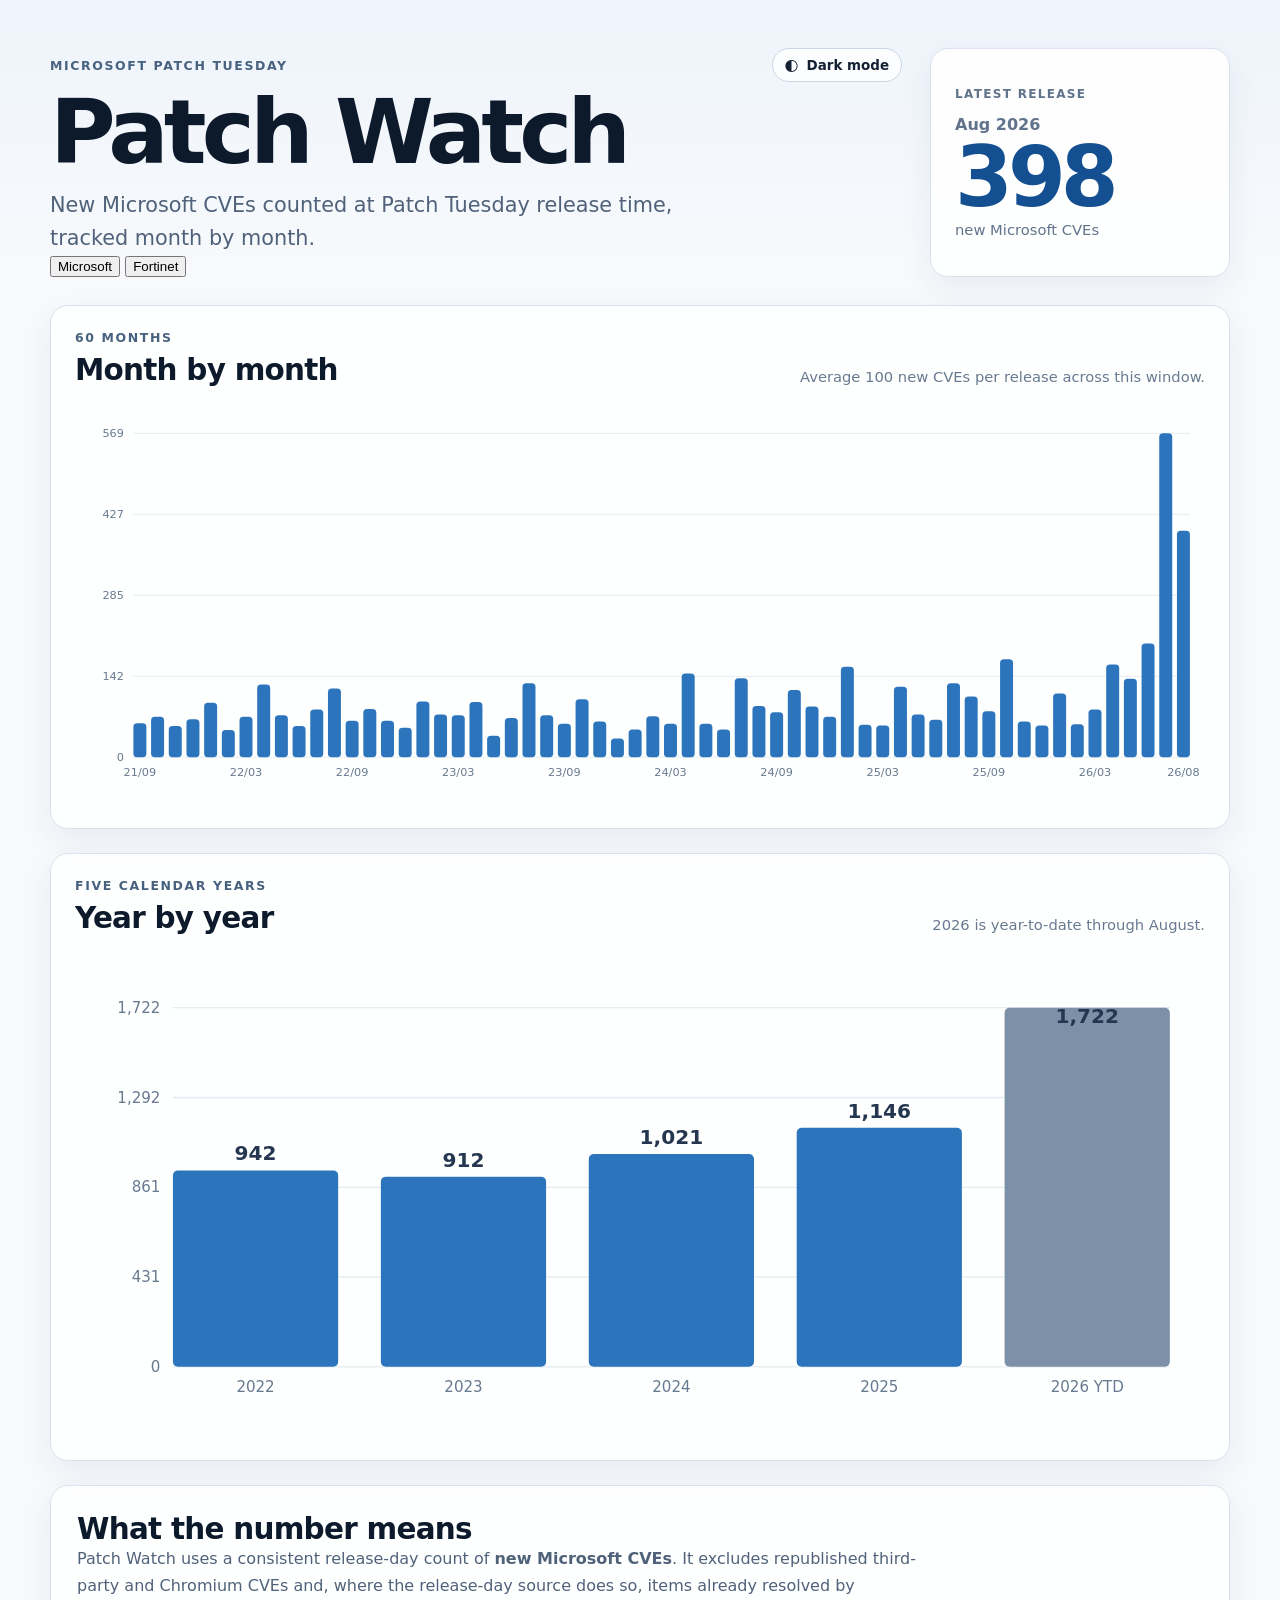
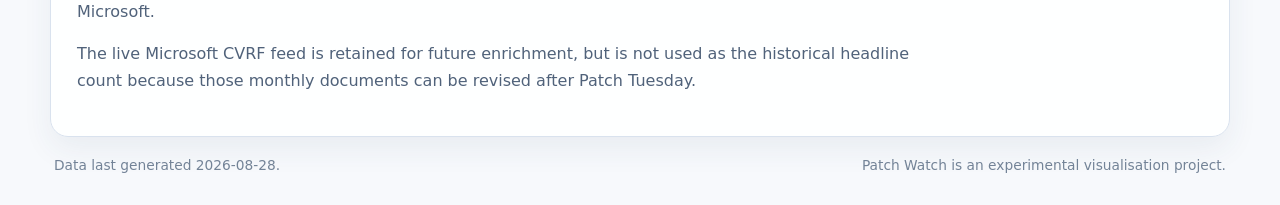
==== index.html @ a2588d0f "Publish Patch Watch from 580fbccc1a469363abe6cbd66c76bee5fdf9469a" ====
<!doctype html>
<html lang="en-AU">
<head>
  <meta charset="utf-8">
  <meta name="viewport" content="width=device-width, initial-scale=1">
  <meta name="description" content="Patch Watch visualises vendor vulnerability disclosure volume over time.">
  <meta name="referrer" content="no-referrer">
  <meta http-equiv="Content-Security-Policy" content="default-src 'self'; script-src 'self'; style-src 'self'; img-src 'self' data:; connect-src 'self'; object-src 'none'; base-uri 'none'; form-action 'none'">
  <title>Patch Watch</title>
  <link rel="stylesheet" href="style.css">
  <script src="app.js" defer></script>
</head>
<body>
  <main class="shell">
    <header class="hero">
      <div>
        <div class="hero-topline">
          <p id="vendor-eyebrow" class="eyebrow">Microsoft Patch Tuesday</p>
          <button id="theme-toggle" class="theme-toggle" type="button" aria-pressed="false">
            <span class="theme-toggle-icon" aria-hidden="true">◐</span>
            <span id="theme-toggle-label">Dark mode</span>
          </button>
        </div>
        <h1>Patch Watch</h1>
        <p id="vendor-lede" class="lede">New Microsoft CVEs counted at Patch Tuesday release time, tracked month by month.</p>
        <div class="vendor-selector" role="group" aria-label="Select vendor">
          <button class="vendor-button is-active" type="button" data-vendor="microsoft" aria-pressed="true">Microsoft</button>
          <button class="vendor-button" type="button" data-vendor="fortinet" aria-pressed="false">Fortinet</button>
        </div>
      </div>
      <section class="latest-card" aria-labelledby="latest-title">
        <p id="latest-title" class="card-label">Latest release</p>
        <p id="latest-month" class="latest-month">—</p>
        <p id="latest-count" class="latest-count">—</p>
        <p id="latest-note" class="card-note">new Microsoft CVEs</p>
      </section>
    </header>

    <section class="chart-card" aria-labelledby="monthly-heading">
      <div class="section-heading">
        <div>
          <p class="eyebrow">60 months</p>
          <h2 id="monthly-heading">Month by month</h2>
        </div>
        <p id="monthly-summary" class="section-note"></p>
      </div>
      <div id="monthly-chart" class="chart-wrap" aria-live="polite"></div>
    </section>

    <section class="chart-card" aria-labelledby="annual-heading">
      <div class="section-heading">
        <div>
          <p class="eyebrow">Five calendar years</p>
          <h2 id="annual-heading">Year by year</h2>
        </div>
        <p class="section-note">2026 is year-to-date through August.</p>
      </div>
      <div id="annual-chart" class="chart-wrap annual" aria-live="polite"></div>
    </section>

    <section class="method-card" aria-labelledby="method-heading">
      <h2 id="method-heading">What the number means</h2>
      <div id="method-copy">
        <p>Patch Watch uses a consistent release-day count of <strong>new Microsoft CVEs</strong>. It excludes republished third-party and Chromium CVEs and, where the release-day source does so, items already resolved by Microsoft.</p>
        <p>The live Microsoft CVRF feed is retained for future enrichment, but is not used as the historical headline count because those monthly documents can be revised after Patch Tuesday.</p>
      </div>
    </section>

    <footer>
      <p>Data last generated <time id="generated-date">—</time>.</p>
      <p>Patch Watch is an experimental visualisation project.</p>
    </footer>
  </main>

  <noscript>
    <p class="noscript">Patch Watch needs JavaScript enabled to render the charts.</p>
  </noscript>
</body>
</html>
---- style.css ----
:root {
  color-scheme: light;
  font-family: Inter, ui-sans-serif, system-ui, -apple-system, BlinkMacSystemFont, "Segoe UI", sans-serif;
  --page-top: #eef4fb;
  --page-bottom: #f7f9fc;
  --text: #142033;
  --heading: #0c1a2c;
  --muted: #50627a;
  --subtle: #60738b;
  --eyebrow: #47617f;
  --card-bg: rgba(255, 255, 255, 0.94);
  --card-border: #d9e2ee;
  --card-shadow: rgba(40, 67, 101, 0.07);
  --accent: #2c75bd;
  --accent-strong: #0e4f8d;
  --accent-number: #134f91;
  --partial: #7c91a8;
  --grid: #e5ebf2;
  --axis: #687a90;
  --value: #253750;
  --footer: #738397;
  --toggle-bg: rgba(255, 255, 255, 0.78);
  --toggle-border: #cad6e4;
  --error-bg: #fff3f3;
  --error-text: #8c2525;
  background: var(--page-bottom);
  color: var(--text);
}

:root[data-theme="dark"] {
  color-scheme: dark;
  --page-top: #101820;
  --page-bottom: #141d27;
  --text: #e6edf5;
  --heading: #f4f7fb;
  --muted: #b4c1cf;
  --subtle: #9eafc1;
  --eyebrow: #91aac4;
  --card-bg: rgba(25, 36, 48, 0.96);
  --card-border: #314253;
  --card-shadow: rgba(0, 0, 0, 0.22);
  --accent: #63a7e6;
  --accent-strong: #8bc1ef;
  --accent-number: #7eb9ea;
  --partial: #8296aa;
  --grid: #324150;
  --axis: #9aabbd;
  --value: #d9e4ef;
  --footer: #91a1b3;
  --toggle-bg: rgba(32, 46, 60, 0.92);
  --toggle-border: #43576a;
  --error-bg: #3b2024;
  --error-text: #ffb5bd;
}

* {
  box-sizing: border-box;
}

body {
  margin: 0;
  background: linear-gradient(180deg, var(--page-top) 0, var(--page-bottom) 260px, var(--page-bottom) 100%);
  color: var(--text);
  transition: background-color 160ms ease, color 160ms ease;
}

a {
  color: var(--accent);
}

a:hover,
a:focus-visible {
  color: var(--accent-strong);
}

.shell {
  width: min(1180px, calc(100% - 32px));
  margin: 0 auto;
  padding: 48px 0 32px;
}

.hero {
  display: grid;
  grid-template-columns: minmax(0, 1fr) minmax(220px, 300px);
  gap: 28px;
  align-items: stretch;
  margin-bottom: 28px;
}

.hero-topline {
  display: flex;
  align-items: center;
  justify-content: space-between;
  gap: 16px;
  margin-bottom: 8px;
}

.hero-topline .eyebrow {
  margin-bottom: 0;
}

.theme-toggle {
  display: inline-flex;
  align-items: center;
  gap: 8px;
  border: 1px solid var(--toggle-border);
  border-radius: 999px;
  padding: 8px 12px;
  background: var(--toggle-bg);
  color: var(--text);
  font: inherit;
  font-size: 0.84rem;
  font-weight: 700;
  cursor: pointer;
  transition: border-color 120ms ease, background-color 120ms ease, transform 120ms ease;
}

.theme-toggle:hover {
  border-color: var(--accent);
}

.theme-toggle:focus-visible {
  outline: 3px solid color-mix(in srgb, var(--accent) 35%, transparent);
  outline-offset: 2px;
}

.theme-toggle:active {
  transform: translateY(1px);
}

.theme-toggle-icon {
  font-size: 1rem;
  line-height: 1;
}

.eyebrow {
  margin: 0 0 8px;
  font-size: 0.78rem;
  font-weight: 750;
  letter-spacing: 0.13em;
  text-transform: uppercase;
  color: var(--eyebrow);
}

h1,
h2,
p {
  margin-top: 0;
}

h1 {
  margin-bottom: 14px;
  font-size: clamp(2.7rem, 7vw, 5.7rem);
  line-height: 0.95;
  letter-spacing: -0.055em;
  color: var(--heading);
}

h2 {
  margin-bottom: 0;
  font-size: clamp(1.4rem, 2.3vw, 2rem);
  letter-spacing: -0.025em;
  color: var(--heading);
}

.lede {
  max-width: 700px;
  margin-bottom: 0;
  font-size: clamp(1.05rem, 1.8vw, 1.3rem);
  line-height: 1.6;
  color: var(--muted);
}

.latest-card,
.chart-card,
.method-card {
  background: var(--card-bg);
  border: 1px solid var(--card-border);
  border-radius: 18px;
  box-shadow: 0 12px 30px var(--card-shadow);
}

.latest-card {
  display: flex;
  min-height: 210px;
  flex-direction: column;
  justify-content: center;
  padding: 24px;
}

.card-label,
.card-note,
.latest-month {
  color: var(--subtle);
}

.card-label {
  margin-bottom: 14px;
  font-size: 0.75rem;
  font-weight: 750;
  letter-spacing: 0.11em;
  text-transform: uppercase;
}

.latest-month {
  margin-bottom: 2px;
  font-weight: 700;
}

.latest-count {
  margin-bottom: 2px;
  font-size: clamp(3rem, 7vw, 5.2rem);
  font-weight: 800;
  line-height: 1;
  letter-spacing: -0.06em;
  color: var(--accent-number);
}

.card-note {
  margin-bottom: 0;
  font-size: 0.92rem;
}

.chart-card {
  margin-bottom: 24px;
  padding: 24px 24px 16px;
}

.section-heading {
  display: flex;
  gap: 20px;
  align-items: end;
  justify-content: space-between;
  margin-bottom: 20px;
}

.section-note {
  max-width: 430px;
  margin-bottom: 2px;
  color: var(--axis);
  font-size: 0.92rem;
  text-align: right;
}

.chart-wrap {
  width: 100%;
  overflow-x: auto;
}

.chart-wrap svg {
  display: block;
  width: 100%;
  min-width: 820px;
  height: auto;
}

.chart-wrap.annual svg {
  min-width: 620px;
}

.grid-line {
  stroke: var(--grid);
  stroke-width: 1;
}

.axis-label {
  fill: var(--axis);
  font-size: 12px;
}

.bar {
  fill: var(--accent);
  transition: opacity 120ms ease, fill 120ms ease;
  outline: none;
}

.bar-partial {
  fill: var(--partial);
}

.bar:hover,
.bar:focus-visible {
  fill: var(--accent-strong);
  opacity: 0.92;
}

.bar-value {
  fill: var(--value);
  font-size: 16px;
  font-weight: 720;
}

.method-card {
  padding: 26px;
}

.method-card p {
  max-width: 850px;
  line-height: 1.65;
  color: var(--muted);
}

footer {
  display: flex;
  justify-content: space-between;
  gap: 16px;
  padding: 20px 4px 0;
  color: var(--footer);
  font-size: 0.86rem;
}

footer p {
  margin-bottom: 0;
}

.error-message,
.noscript {
  padding: 16px;
  border-radius: 10px;
  background: var(--error-bg);
  color: var(--error-text);
}

.noscript {
  width: min(1180px, calc(100% - 32px));
  margin: 16px auto;
}

@media (max-width: 760px) {
  .shell {
    padding-top: 28px;
  }

  .hero {
    grid-template-columns: 1fr;
  }

  .hero-topline {
    align-items: flex-start;
  }

  .latest-card {
    min-height: auto;
  }

  .section-heading,
  footer {
    align-items: flex-start;
    flex-direction: column;
  }

  .section-note {
    text-align: left;
  }

  .chart-card,
  .method-card {
    padding: 18px;
  }
}
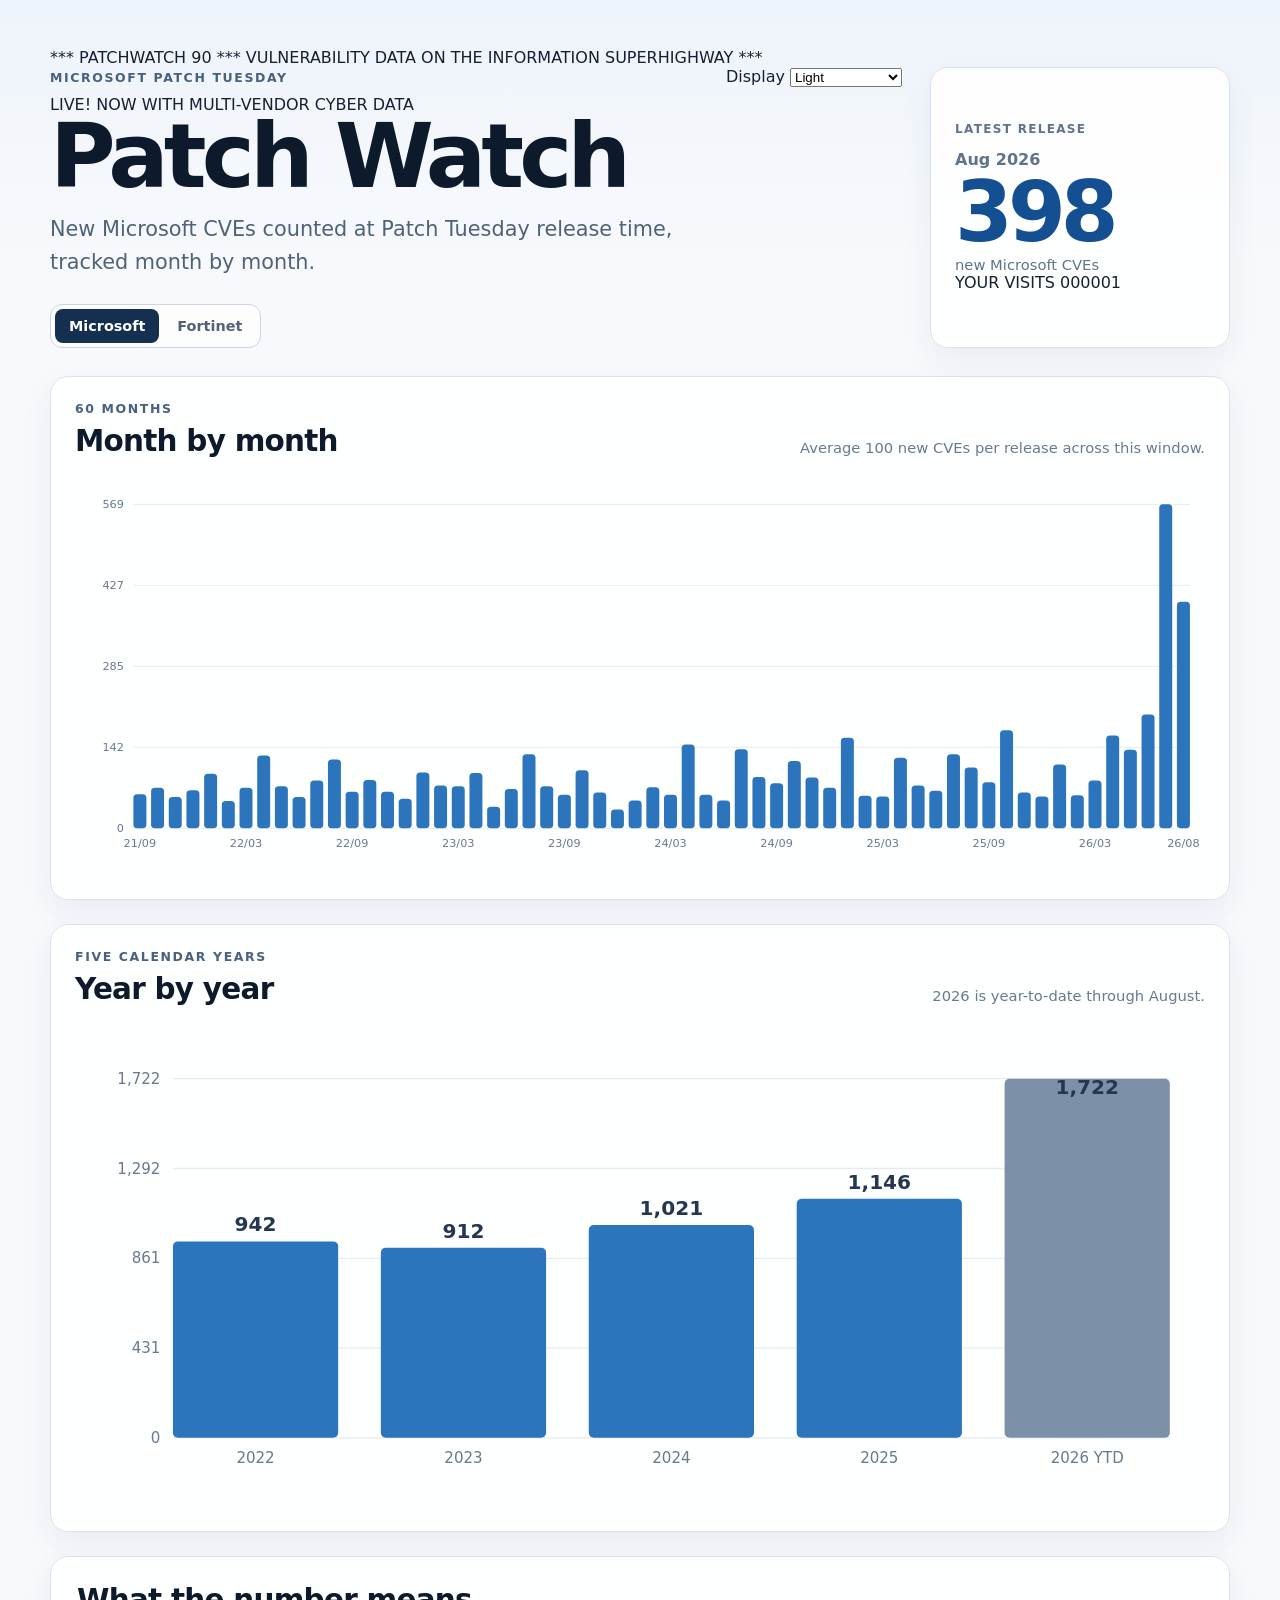
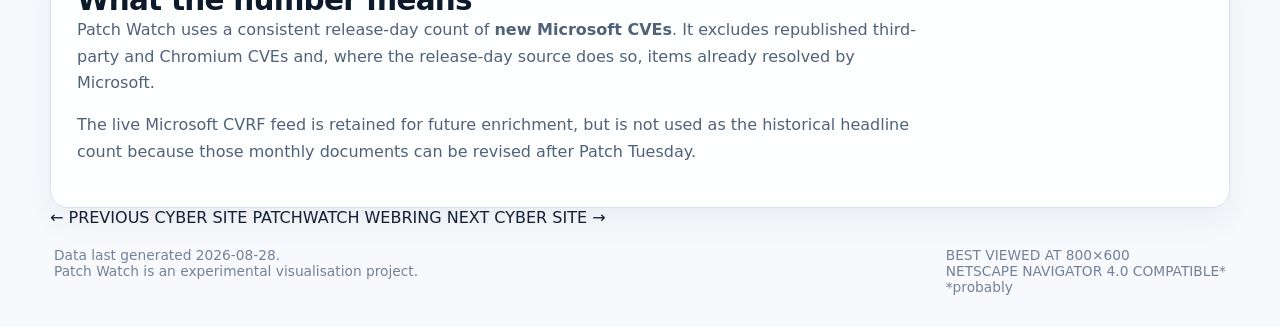
==== commit 419d5115: "Publish Patch Watch from c6b447e9bfc059bd0add6c0022ef817c2377045a" ====
--- a/index.html
+++ b/index.html
@@ -12,14 +12,26 @@
 </head>
 <body>
   <main class="shell">
+    <div class="retro-only retro-marquee" aria-hidden="true">
+      <span>*** PATCHWATCH 90 *** VULNERABILITY DATA ON THE INFORMATION SUPERHIGHWAY ***</span>
+    </div>
+
     <header class="hero">
       <div>
         <div class="hero-topline">
           <p id="vendor-eyebrow" class="eyebrow">Microsoft Patch Tuesday</p>
-          <button id="theme-toggle" class="theme-toggle" type="button" aria-pressed="false">
-            <span class="theme-toggle-icon" aria-hidden="true">◐</span>
-            <span id="theme-toggle-label">Dark mode</span>
-          </button>
+          <label class="theme-control" for="theme-select">
+            <span class="theme-control-label">Display</span>
+            <select id="theme-select" aria-label="Select display theme">
+              <option value="light">Light</option>
+              <option value="dark">Dark</option>
+              <option value="patchwatch90">PatchWatch 90</option>
+            </select>
+          </label>
+        </div>
+        <div class="retro-only retro-status" aria-hidden="true">
+          <span class="retro-live">LIVE!</span>
+          <span>NOW WITH MULTI-VENDOR CYBER DATA</span>
         </div>
         <h1>Patch Watch</h1>
         <p id="vendor-lede" class="lede">New Microsoft CVEs counted at Patch Tuesday release time, tracked month by month.</p>
@@ -33,6 +45,10 @@
         <p id="latest-month" class="latest-month">—</p>
         <p id="latest-count" class="latest-count">—</p>
         <p id="latest-note" class="card-note">new Microsoft CVEs</p>
+        <div class="retro-only retro-counter" aria-label="Local visit counter">
+          <span>YOUR VISITS</span>
+          <output id="retro-visit-count">000001</output>
+        </div>
       </section>
     </header>
 
@@ -66,9 +82,22 @@
       </div>
     </section>
 
+    <div class="retro-only retro-webring" aria-hidden="true">
+      <span>← PREVIOUS CYBER SITE</span>
+      <span>PATCHWATCH WEBRING</span>
+      <span>NEXT CYBER SITE →</span>
+    </div>
+
     <footer>
-      <p>Data last generated <time id="generated-date">—</time>.</p>
-      <p>Patch Watch is an experimental visualisation project.</p>
+      <div>
+        <p>Data last generated <time id="generated-date">—</time>.</p>
+        <p>Patch Watch is an experimental visualisation project.</p>
+      </div>
+      <div class="retro-only retro-footer-copy">
+        <p>BEST VIEWED AT 800×600</p>
+        <p>NETSCAPE NAVIGATOR 4.0 COMPATIBLE*</p>
+        <p class="retro-footnote">*probably</p>
+      </div>
     </footer>
   </main>
 
--- a/style.css
+++ b/style.css
@@ -21,6 +21,9 @@
   --footer: #738397;
   --toggle-bg: rgba(255, 255, 255, 0.78);
   --toggle-border: #cad6e4;
+  --selector-bg: rgba(255, 255, 255, 0.72);
+  --selector-active: #142f4f;
+  --selector-active-text: #ffffff;
   --error-bg: #fff3f3;
   --error-text: #8c2525;
   background: var(--page-bottom);
@@ -49,13 +52,14 @@
   --footer: #91a1b3;
   --toggle-bg: rgba(32, 46, 60, 0.92);
   --toggle-border: #43576a;
+  --selector-bg: rgba(32, 46, 60, 0.88);
+  --selector-active: #8bc1ef;
+  --selector-active-text: #101820;
   --error-bg: #3b2024;
   --error-text: #ffb5bd;
 }
 
-* {
-  box-sizing: border-box;
-}
+* { box-sizing: border-box; }
 
 body {
   margin: 0;
@@ -64,14 +68,8 @@
   transition: background-color 160ms ease, color 160ms ease;
 }
 
-a {
-  color: var(--accent);
-}
-
-a:hover,
-a:focus-visible {
-  color: var(--accent-strong);
-}
+a { color: var(--accent); }
+a:hover, a:focus-visible { color: var(--accent-strong); }
 
 .shell {
   width: min(1180px, calc(100% - 32px));
@@ -94,9 +92,13 @@
   gap: 16px;
   margin-bottom: 8px;
 }
-
-.hero-topline .eyebrow {
-  margin-bottom: 0;
+.hero-topline .eyebrow { margin-bottom: 0; }
+
+.theme-toggle,
+.vendor-button {
+  font: inherit;
+  font-weight: 700;
+  cursor: pointer;
 }
 
 .theme-toggle {
@@ -108,29 +110,42 @@
   padding: 8px 12px;
   background: var(--toggle-bg);
   color: var(--text);
-  font: inherit;
   font-size: 0.84rem;
-  font-weight: 700;
-  cursor: pointer;
   transition: border-color 120ms ease, background-color 120ms ease, transform 120ms ease;
 }
-
-.theme-toggle:hover {
-  border-color: var(--accent);
-}
-
-.theme-toggle:focus-visible {
+.theme-toggle:hover { border-color: var(--accent); }
+.theme-toggle:active { transform: translateY(1px); }
+.theme-toggle-icon { font-size: 1rem; line-height: 1; }
+
+.theme-toggle:focus-visible,
+.vendor-button:focus-visible {
   outline: 3px solid color-mix(in srgb, var(--accent) 35%, transparent);
   outline-offset: 2px;
 }
 
-.theme-toggle:active {
-  transform: translateY(1px);
-}
-
-.theme-toggle-icon {
-  font-size: 1rem;
-  line-height: 1;
+.vendor-selector {
+  display: inline-flex;
+  gap: 4px;
+  margin-top: 24px;
+  padding: 4px;
+  border: 1px solid var(--toggle-border);
+  border-radius: 12px;
+  background: var(--selector-bg);
+}
+
+.vendor-button {
+  border: 0;
+  border-radius: 8px;
+  padding: 9px 14px;
+  background: transparent;
+  color: var(--muted);
+  font-size: 0.9rem;
+}
+
+.vendor-button:hover { color: var(--heading); }
+.vendor-button.is-active {
+  background: var(--selector-active);
+  color: var(--selector-active-text);
 }
 
 .eyebrow {
@@ -142,12 +157,7 @@
   color: var(--eyebrow);
 }
 
-h1,
-h2,
-p {
-  margin-top: 0;
-}
-
+h1, h2, p { margin-top: 0; }
 h1 {
   margin-bottom: 14px;
   font-size: clamp(2.7rem, 7vw, 5.7rem);
@@ -155,7 +165,6 @@
   letter-spacing: -0.055em;
   color: var(--heading);
 }
-
 h2 {
   margin-bottom: 0;
   font-size: clamp(1.4rem, 2.3vw, 2rem);
@@ -171,9 +180,7 @@
   color: var(--muted);
 }
 
-.latest-card,
-.chart-card,
-.method-card {
+.latest-card, .chart-card, .method-card {
   background: var(--card-bg);
   border: 1px solid var(--card-border);
   border-radius: 18px;
@@ -188,12 +195,7 @@
   padding: 24px;
 }
 
-.card-label,
-.card-note,
-.latest-month {
-  color: var(--subtle);
-}
-
+.card-label, .card-note, .latest-month { color: var(--subtle); }
 .card-label {
   margin-bottom: 14px;
   font-size: 0.75rem;
@@ -201,12 +203,7 @@
   letter-spacing: 0.11em;
   text-transform: uppercase;
 }
-
-.latest-month {
-  margin-bottom: 2px;
-  font-weight: 700;
-}
-
+.latest-month { margin-bottom: 2px; font-weight: 700; }
 .latest-count {
   margin-bottom: 2px;
   font-size: clamp(3rem, 7vw, 5.2rem);
@@ -215,17 +212,9 @@
   letter-spacing: -0.06em;
   color: var(--accent-number);
 }
-
-.card-note {
-  margin-bottom: 0;
-  font-size: 0.92rem;
-}
-
-.chart-card {
-  margin-bottom: 24px;
-  padding: 24px 24px 16px;
-}
-
+.card-note { margin-bottom: 0; font-size: 0.92rem; }
+
+.chart-card { margin-bottom: 24px; padding: 24px 24px 16px; }
 .section-heading {
   display: flex;
   gap: 20px;
@@ -233,7 +222,6 @@
   justify-content: space-between;
   margin-bottom: 20px;
 }
-
 .section-note {
   max-width: 430px;
   margin-bottom: 2px;
@@ -242,63 +230,22 @@
   text-align: right;
 }
 
-.chart-wrap {
-  width: 100%;
-  overflow-x: auto;
-}
-
-.chart-wrap svg {
-  display: block;
-  width: 100%;
-  min-width: 820px;
-  height: auto;
-}
-
-.chart-wrap.annual svg {
-  min-width: 620px;
-}
-
-.grid-line {
-  stroke: var(--grid);
-  stroke-width: 1;
-}
-
-.axis-label {
-  fill: var(--axis);
-  font-size: 12px;
-}
-
+.chart-wrap { width: 100%; overflow-x: auto; }
+.chart-wrap svg { display: block; width: 100%; min-width: 820px; height: auto; }
+.chart-wrap.annual svg { min-width: 620px; }
+.grid-line { stroke: var(--grid); stroke-width: 1; }
+.axis-label { fill: var(--axis); font-size: 12px; }
 .bar {
   fill: var(--accent);
   transition: opacity 120ms ease, fill 120ms ease;
   outline: none;
 }
-
-.bar-partial {
-  fill: var(--partial);
-}
-
-.bar:hover,
-.bar:focus-visible {
-  fill: var(--accent-strong);
-  opacity: 0.92;
-}
-
-.bar-value {
-  fill: var(--value);
-  font-size: 16px;
-  font-weight: 720;
-}
-
-.method-card {
-  padding: 26px;
-}
-
-.method-card p {
-  max-width: 850px;
-  line-height: 1.65;
-  color: var(--muted);
-}
+.bar-partial { fill: var(--partial); }
+.bar:hover, .bar:focus-visible { fill: var(--accent-strong); opacity: 0.92; }
+.bar-value { fill: var(--value); font-size: 16px; font-weight: 720; }
+
+.method-card { padding: 26px; }
+.method-card p { max-width: 850px; line-height: 1.65; color: var(--muted); }
 
 footer {
   display: flex;
@@ -308,53 +255,22 @@
   color: var(--footer);
   font-size: 0.86rem;
 }
-
-footer p {
-  margin-bottom: 0;
-}
-
-.error-message,
-.noscript {
+footer p { margin-bottom: 0; }
+
+.error-message, .noscript {
   padding: 16px;
   border-radius: 10px;
   background: var(--error-bg);
   color: var(--error-text);
 }
-
-.noscript {
-  width: min(1180px, calc(100% - 32px));
-  margin: 16px auto;
-}
+.noscript { width: min(1180px, calc(100% - 32px)); margin: 16px auto; }
 
 @media (max-width: 760px) {
-  .shell {
-    padding-top: 28px;
-  }
-
-  .hero {
-    grid-template-columns: 1fr;
-  }
-
-  .hero-topline {
-    align-items: flex-start;
-  }
-
-  .latest-card {
-    min-height: auto;
-  }
-
-  .section-heading,
-  footer {
-    align-items: flex-start;
-    flex-direction: column;
-  }
-
-  .section-note {
-    text-align: left;
-  }
-
-  .chart-card,
-  .method-card {
-    padding: 18px;
-  }
-}
+  .shell { padding-top: 28px; }
+  .hero { grid-template-columns: 1fr; }
+  .hero-topline { align-items: flex-start; }
+  .latest-card { min-height: auto; }
+  .section-heading, footer { align-items: flex-start; flex-direction: column; }
+  .section-note { text-align: left; }
+  .chart-card, .method-card { padding: 18px; }
+}
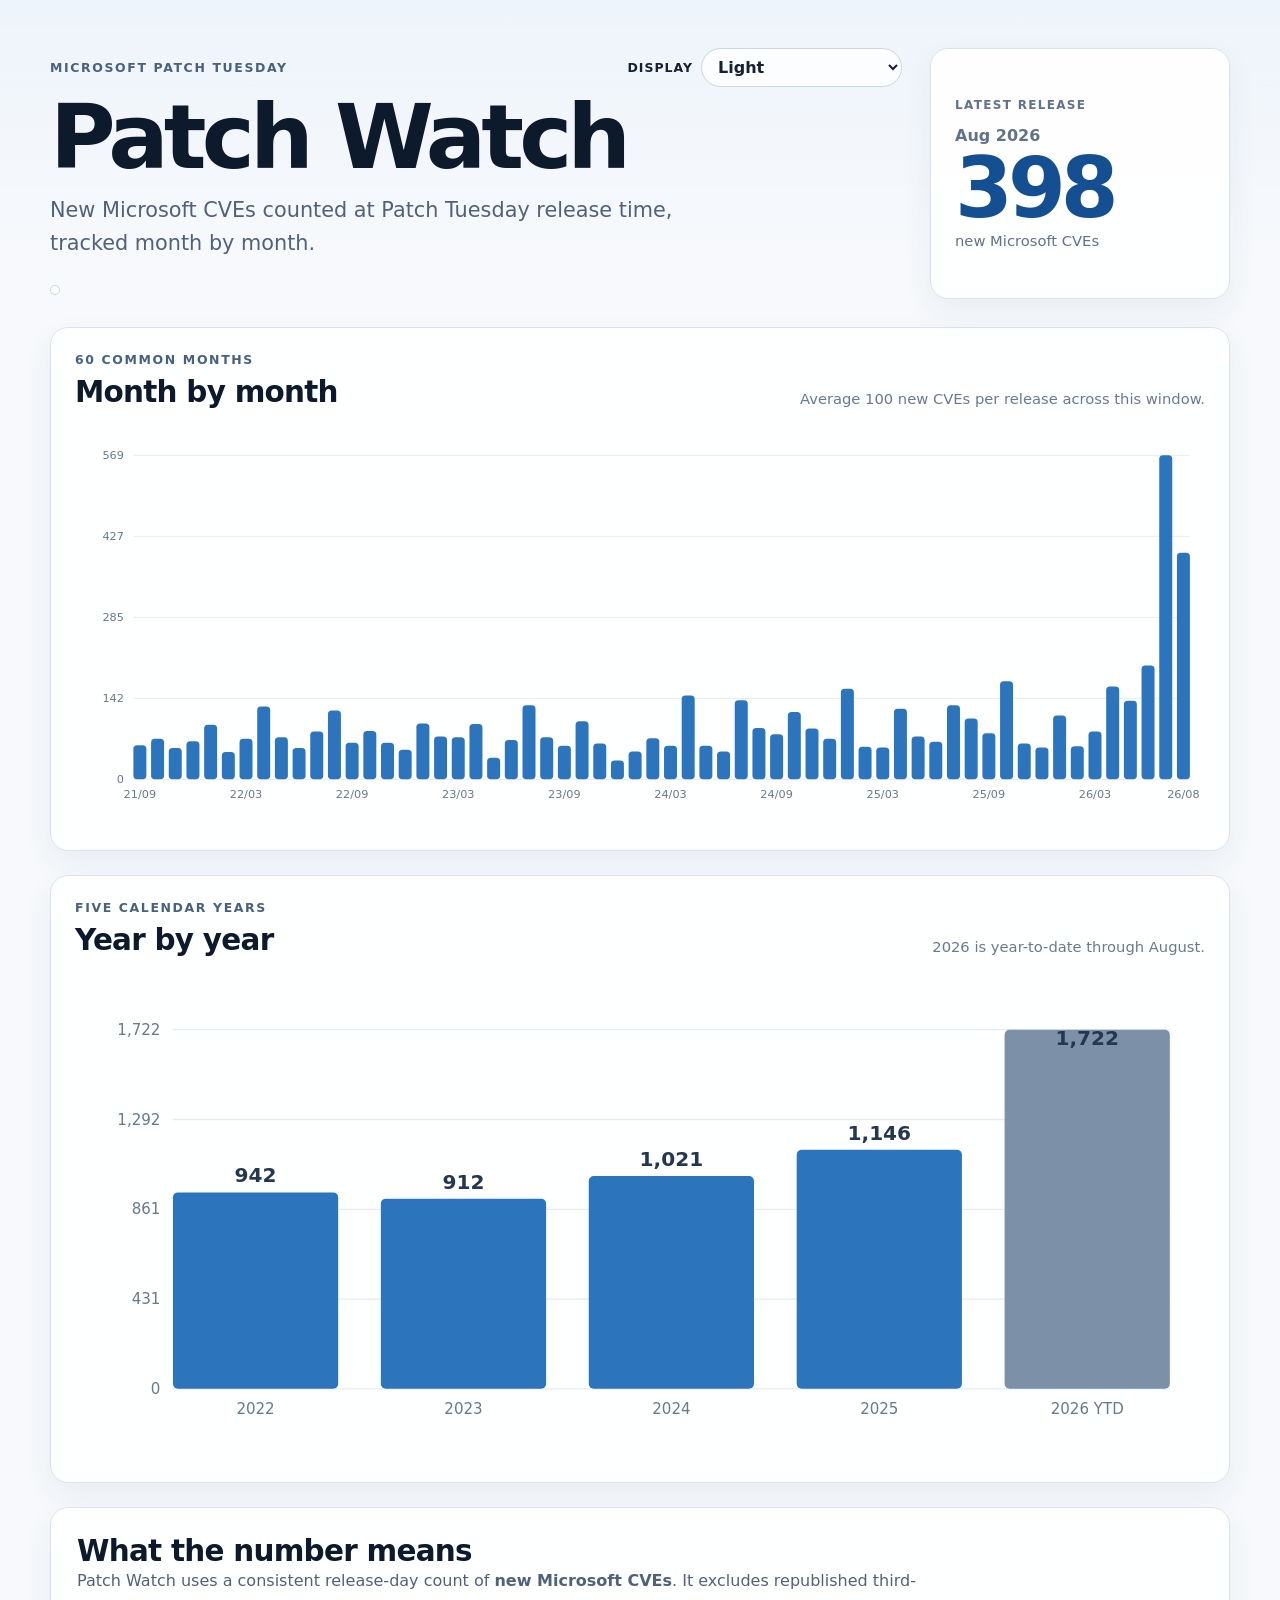
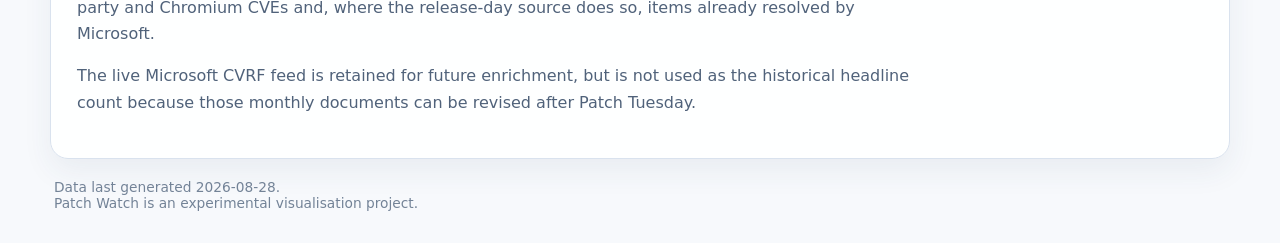
==== commit a8536788: "Publish Patch Watch from d8eeb7414b5898e6e7013c677b964ff57348fb51" ====
--- a/index.html
+++ b/index.html
@@ -19,7 +19,7 @@
     <header class="hero">
       <div>
         <div class="hero-topline">
-          <p id="vendor-eyebrow" class="eyebrow">Microsoft Patch Tuesday</p>
+          <p id="vendor-eyebrow" class="eyebrow">All tracked vendors</p>
           <label class="theme-control" for="theme-select">
             <span class="theme-control-label">Display</span>
             <select id="theme-select" aria-label="Select display theme">
@@ -34,17 +34,14 @@
           <span>NOW WITH MULTI-VENDOR CYBER DATA</span>
         </div>
         <h1>Patch Watch</h1>
-        <p id="vendor-lede" class="lede">New Microsoft CVEs counted at Patch Tuesday release time, tracked month by month.</p>
-        <div class="vendor-selector" role="group" aria-label="Select vendor">
-          <button class="vendor-button is-active" type="button" data-vendor="microsoft" aria-pressed="true">Microsoft</button>
-          <button class="vendor-button" type="button" data-vendor="fortinet" aria-pressed="false">Fortinet</button>
-        </div>
+        <p id="vendor-lede" class="lede">Combined headline vulnerability counts across every vendor currently tracked by Patch Watch.</p>
+        <div id="vendor-selector" class="vendor-selector" role="group" aria-label="Select vendor view"></div>
       </div>
       <section class="latest-card" aria-labelledby="latest-title">
-        <p id="latest-title" class="card-label">Latest release</p>
+        <p id="latest-title" class="card-label">Latest common month</p>
         <p id="latest-month" class="latest-month">—</p>
         <p id="latest-count" class="latest-count">—</p>
-        <p id="latest-note" class="card-note">new Microsoft CVEs</p>
+        <p id="latest-note" class="card-note">combined tracked-vendor count</p>
         <div class="retro-only retro-counter" aria-label="Local visit counter">
           <span>YOUR VISITS</span>
           <output id="retro-visit-count">000001</output>
@@ -55,7 +52,7 @@
     <section class="chart-card" aria-labelledby="monthly-heading">
       <div class="section-heading">
         <div>
-          <p class="eyebrow">60 months</p>
+          <p id="monthly-window-label" class="eyebrow">60 common months</p>
           <h2 id="monthly-heading">Month by month</h2>
         </div>
         <p id="monthly-summary" class="section-note"></p>
@@ -66,10 +63,10 @@
     <section class="chart-card" aria-labelledby="annual-heading">
       <div class="section-heading">
         <div>
-          <p class="eyebrow">Five calendar years</p>
+          <p id="annual-window-label" class="eyebrow">Five calendar years</p>
           <h2 id="annual-heading">Year by year</h2>
         </div>
-        <p class="section-note">2026 is year-to-date through August.</p>
+        <p id="annual-note" class="section-note">2026 is year-to-date through August.</p>
       </div>
       <div id="annual-chart" class="chart-wrap annual" aria-live="polite"></div>
     </section>
@@ -77,8 +74,8 @@
     <section class="method-card" aria-labelledby="method-heading">
       <h2 id="method-heading">What the number means</h2>
       <div id="method-copy">
-        <p>Patch Watch uses a consistent release-day count of <strong>new Microsoft CVEs</strong>. It excludes republished third-party and Chromium CVEs and, where the release-day source does so, items already resolved by Microsoft.</p>
-        <p>The live Microsoft CVRF feed is retained for future enrichment, but is not used as the historical headline count because those monthly documents can be revised after Patch Tuesday.</p>
+        <p>The All vendors view sums each vendor's existing Patch Watch headline metric for months where every included vendor has data.</p>
+        <p>The total is an operational comparison measure, not a count of globally unique CVEs and not a claim that each vendor uses the same disclosure or patch-release process.</p>
       </div>
     </section>
 
--- a/style.css
+++ b/style.css
@@ -59,6 +59,36 @@
   --error-text: #ffb5bd;
 }
 
+:root[data-theme="patchwatch90"] {
+  color-scheme: dark;
+  font-family: "Courier New", Courier, monospace;
+  --page-top: #000033;
+  --page-bottom: #000000;
+  --text: #00ffff;
+  --heading: #ffff00;
+  --muted: #00ff00;
+  --subtle: #c0c0c0;
+  --eyebrow: #ff00ff;
+  --card-bg: #000066;
+  --card-border: #00ffff;
+  --card-shadow: rgba(255, 0, 255, 0.45);
+  --accent: #00ff00;
+  --accent-strong: #ffff00;
+  --accent-number: #ff00ff;
+  --partial: #00ffff;
+  --grid: #333399;
+  --axis: #00ffff;
+  --value: #ffff00;
+  --footer: #c0c0c0;
+  --toggle-bg: #c0c0c0;
+  --toggle-border: #ffffff;
+  --selector-bg: #000000;
+  --selector-active: #ffff00;
+  --selector-active-text: #000000;
+  --error-bg: #660000;
+  --error-text: #ffffff;
+}
+
 * { box-sizing: border-box; }
 
 body {
@@ -94,33 +124,34 @@
 }
 .hero-topline .eyebrow { margin-bottom: 0; }
 
-.theme-toggle,
-.vendor-button {
-  font: inherit;
-  font-weight: 700;
-  cursor: pointer;
-}
-
-.theme-toggle {
+.theme-control {
   display: inline-flex;
   align-items: center;
   gap: 8px;
+  font-weight: 700;
+  color: var(--text);
+}
+.theme-control-label { font-size: 0.78rem; text-transform: uppercase; letter-spacing: 0.08em; }
+.theme-control select {
+  font: inherit;
+  font-weight: 700;
   border: 1px solid var(--toggle-border);
   border-radius: 999px;
-  padding: 8px 12px;
+  padding: 8px 32px 8px 12px;
   background: var(--toggle-bg);
   color: var(--text);
-  font-size: 0.84rem;
-  transition: border-color 120ms ease, background-color 120ms ease, transform 120ms ease;
-}
-.theme-toggle:hover { border-color: var(--accent); }
-.theme-toggle:active { transform: translateY(1px); }
-.theme-toggle-icon { font-size: 1rem; line-height: 1; }
-
-.theme-toggle:focus-visible,
+  cursor: pointer;
+}
+.theme-control select:focus-visible,
 .vendor-button:focus-visible {
   outline: 3px solid color-mix(in srgb, var(--accent) 35%, transparent);
   outline-offset: 2px;
+}
+
+.vendor-button {
+  font: inherit;
+  font-weight: 700;
+  cursor: pointer;
 }
 
 .vendor-selector {
@@ -265,12 +296,138 @@
 }
 .noscript { width: min(1180px, calc(100% - 32px)); margin: 16px auto; }
 
+.retro-only { display: none; }
+
+:root[data-theme="patchwatch90"] body {
+  background-color: #000000;
+  background-image:
+    linear-gradient(rgba(0, 255, 255, 0.05) 1px, transparent 1px),
+    linear-gradient(90deg, rgba(255, 0, 255, 0.04) 1px, transparent 1px);
+  background-size: 8px 8px;
+}
+
+:root[data-theme="patchwatch90"] .retro-only { display: flex; }
+:root[data-theme="patchwatch90"] .shell { padding-top: 18px; }
+:root[data-theme="patchwatch90"] h1 {
+  font-family: Impact, Haettenschweiler, "Arial Narrow Bold", sans-serif;
+  letter-spacing: 0.03em;
+  text-transform: uppercase;
+  text-shadow: 3px 3px 0 #ff00ff, 6px 6px 0 #000000;
+}
+:root[data-theme="patchwatch90"] h2 { text-transform: uppercase; letter-spacing: 0.04em; }
+:root[data-theme="patchwatch90"] .latest-card,
+:root[data-theme="patchwatch90"] .chart-card,
+:root[data-theme="patchwatch90"] .method-card {
+  border: 3px ridge #c0c0c0;
+  border-radius: 0;
+  box-shadow: 7px 7px 0 #ff00ff;
+}
+:root[data-theme="patchwatch90"] .theme-control select,
+:root[data-theme="patchwatch90"] .vendor-selector {
+  border: 3px outset #c0c0c0;
+  border-radius: 0;
+}
+:root[data-theme="patchwatch90"] .theme-control select {
+  background: #c0c0c0;
+  color: #000000;
+}
+:root[data-theme="patchwatch90"] .vendor-button { border-radius: 0; }
+:root[data-theme="patchwatch90"] .bar { rx: 0; }
+:root[data-theme="patchwatch90"] .grid-line { stroke-dasharray: 3 3; }
+
+.retro-marquee {
+  overflow: hidden;
+  margin-bottom: 14px;
+  border: 3px outset #c0c0c0;
+  background: #000000;
+  color: #ffff00;
+  white-space: nowrap;
+}
+.retro-marquee span {
+  display: inline-block;
+  min-width: 100%;
+  padding: 6px 0;
+  font-weight: 700;
+  text-align: center;
+  animation: retro-scroll 10s linear infinite;
+}
+.retro-status {
+  align-items: center;
+  gap: 10px;
+  margin: 8px 0 12px;
+  color: #00ff00;
+  font-weight: 700;
+}
+.retro-live {
+  display: inline-block;
+  padding: 3px 7px;
+  border: 2px outset #ffffff;
+  background: #ff0000;
+  color: #ffffff;
+  animation: retro-blink 0.75s steps(1, end) infinite;
+}
+.retro-counter {
+  margin-top: 18px;
+  flex-direction: column;
+  gap: 4px;
+  color: #00ff00;
+  font-size: 0.72rem;
+  font-weight: 700;
+  letter-spacing: 0.08em;
+}
+.retro-counter output {
+  width: fit-content;
+  padding: 4px 6px;
+  border: 3px inset #c0c0c0;
+  background: #000000;
+  color: #ff0000;
+  font-family: "Courier New", monospace;
+  font-size: 1.15rem;
+  letter-spacing: 0.12em;
+}
+.retro-webring {
+  justify-content: space-between;
+  gap: 12px;
+  margin-top: 24px;
+  padding: 10px 12px;
+  border: 3px ridge #c0c0c0;
+  background: #000066;
+  color: #00ffff;
+  font-size: 0.78rem;
+  font-weight: 700;
+  text-align: center;
+}
+.retro-footer-copy {
+  flex-direction: column;
+  align-items: flex-end;
+  color: #ffff00;
+  text-align: right;
+}
+.retro-footnote { color: #c0c0c0; font-size: 0.68rem; }
+
+@keyframes retro-blink {
+  0%, 49% { opacity: 1; }
+  50%, 100% { opacity: 0; }
+}
+
+@keyframes retro-scroll {
+  from { transform: translateX(100%); }
+  to { transform: translateX(-100%); }
+}
+
+@media (prefers-reduced-motion: reduce) {
+  .retro-live,
+  .retro-marquee span { animation: none; }
+}
+
 @media (max-width: 760px) {
   .shell { padding-top: 28px; }
   .hero { grid-template-columns: 1fr; }
-  .hero-topline { align-items: flex-start; }
+  .hero-topline { align-items: flex-start; flex-direction: column; }
   .latest-card { min-height: auto; }
   .section-heading, footer { align-items: flex-start; flex-direction: column; }
   .section-note { text-align: left; }
   .chart-card, .method-card { padding: 18px; }
-}
+  .retro-webring { flex-direction: column; }
+  .retro-footer-copy { align-items: flex-start; text-align: left; }
+}
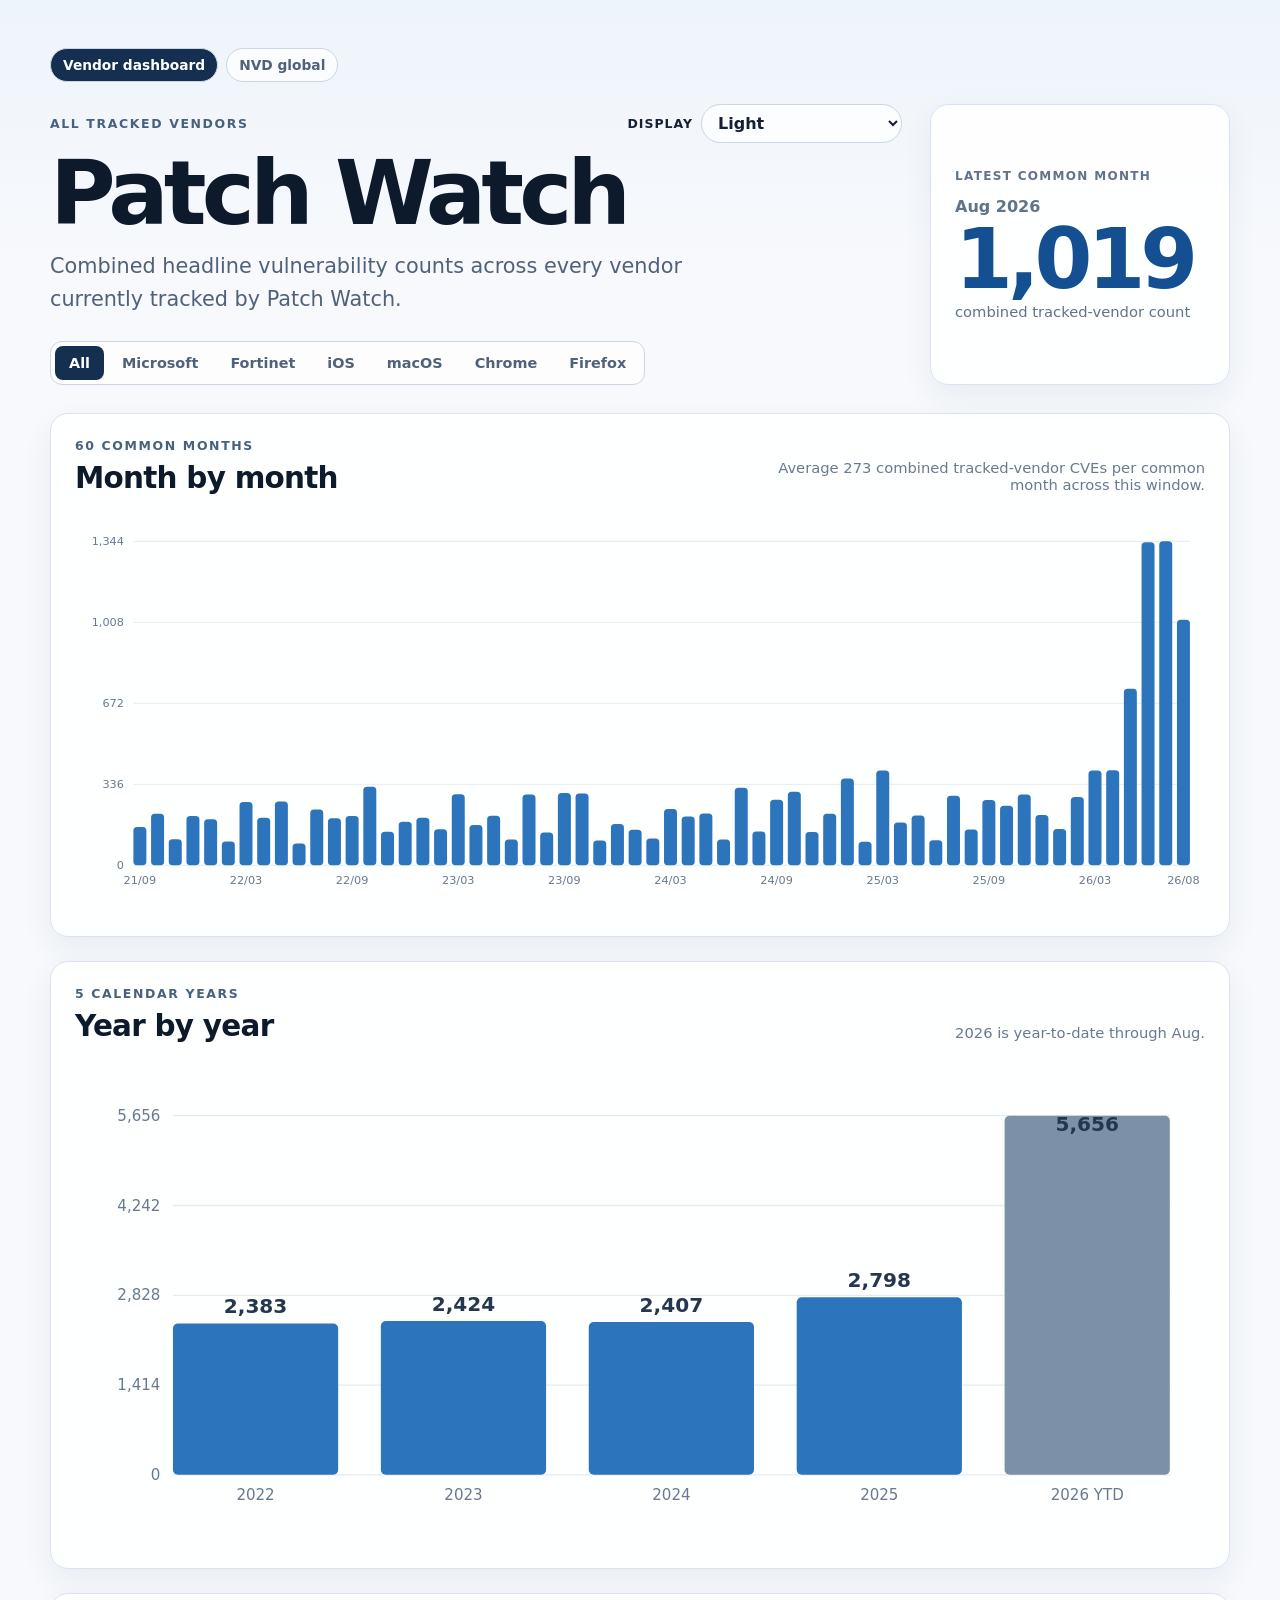
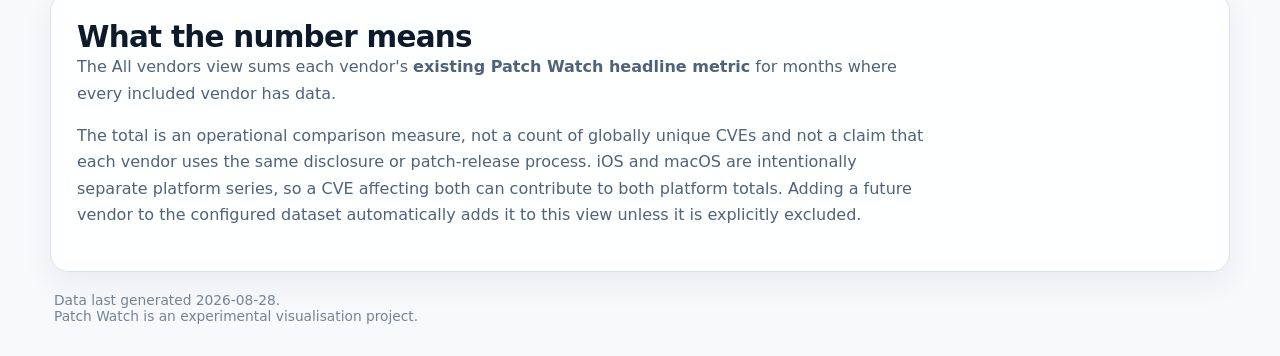
==== commit 6902b060: "Publish Patch Watch from d3573c939fe06bb8f460845152c71475a8f5f923" ====
--- a/index.html
+++ b/index.html
@@ -9,9 +9,15 @@
   <title>Patch Watch</title>
   <link rel="stylesheet" href="style.css">
   <script src="app.js" defer></script>
+  <script src="chart-scroll.js" defer></script>
 </head>
 <body>
   <main class="shell">
+    <nav class="site-nav" aria-label="Patch Watch sections">
+      <a href="index.html" aria-current="page">Vendor dashboard</a>
+      <a href="nvd.html">NVD global</a>
+    </nav>
+
     <div class="retro-only retro-marquee" aria-hidden="true">
       <span>*** PATCHWATCH 90 *** VULNERABILITY DATA ON THE INFORMATION SUPERHIGHWAY ***</span>
     </div>
--- a/style.css
+++ b/style.css
@@ -107,6 +107,29 @@
   padding: 48px 0 32px;
 }
 
+.site-nav {
+  display: flex;
+  flex-wrap: wrap;
+  gap: 8px;
+  margin-bottom: 22px;
+}
+.site-nav a {
+  padding: 8px 12px;
+  border: 1px solid var(--toggle-border);
+  border-radius: 999px;
+  background: var(--selector-bg);
+  color: var(--muted);
+  font-size: 0.86rem;
+  font-weight: 750;
+  text-decoration: none;
+}
+.site-nav a:hover,
+.site-nav a:focus-visible { color: var(--heading); }
+.site-nav a[aria-current="page"] {
+  background: var(--selector-active);
+  color: var(--selector-active-text);
+}
+
 .hero {
   display: grid;
   grid-template-columns: minmax(0, 1fr) minmax(220px, 300px);
@@ -143,7 +166,8 @@
   cursor: pointer;
 }
 .theme-control select:focus-visible,
-.vendor-button:focus-visible {
+.vendor-button:focus-visible,
+.site-nav a:focus-visible {
   outline: 3px solid color-mix(in srgb, var(--accent) 35%, transparent);
   outline-offset: 2px;
 }
@@ -155,7 +179,10 @@
 }
 
 .vendor-selector {
-  display: inline-flex;
+  display: flex;
+  flex-wrap: wrap;
+  width: fit-content;
+  max-width: 100%;
   gap: 4px;
   margin-top: 24px;
   padding: 4px;
@@ -209,6 +236,16 @@
   font-size: clamp(1.05rem, 1.8vw, 1.3rem);
   line-height: 1.6;
   color: var(--muted);
+}
+
+.view-boundary-note {
+  max-width: 760px;
+  margin: 18px 0 0;
+  padding: 12px 14px;
+  border-left: 4px solid var(--accent);
+  background: var(--selector-bg);
+  color: var(--muted);
+  line-height: 1.55;
 }
 
 .latest-card, .chart-card, .method-card {
@@ -323,7 +360,8 @@
   box-shadow: 7px 7px 0 #ff00ff;
 }
 :root[data-theme="patchwatch90"] .theme-control select,
-:root[data-theme="patchwatch90"] .vendor-selector {
+:root[data-theme="patchwatch90"] .vendor-selector,
+:root[data-theme="patchwatch90"] .site-nav a {
   border: 3px outset #c0c0c0;
   border-radius: 0;
 }
@@ -334,6 +372,11 @@
 :root[data-theme="patchwatch90"] .vendor-button { border-radius: 0; }
 :root[data-theme="patchwatch90"] .bar { rx: 0; }
 :root[data-theme="patchwatch90"] .grid-line { stroke-dasharray: 3 3; }
+:root[data-theme="patchwatch90"] .view-boundary-note {
+  border: 3px ridge #c0c0c0;
+  background: #000000;
+  color: #00ff00;
+}
 
 .retro-marquee {
   overflow: hidden;
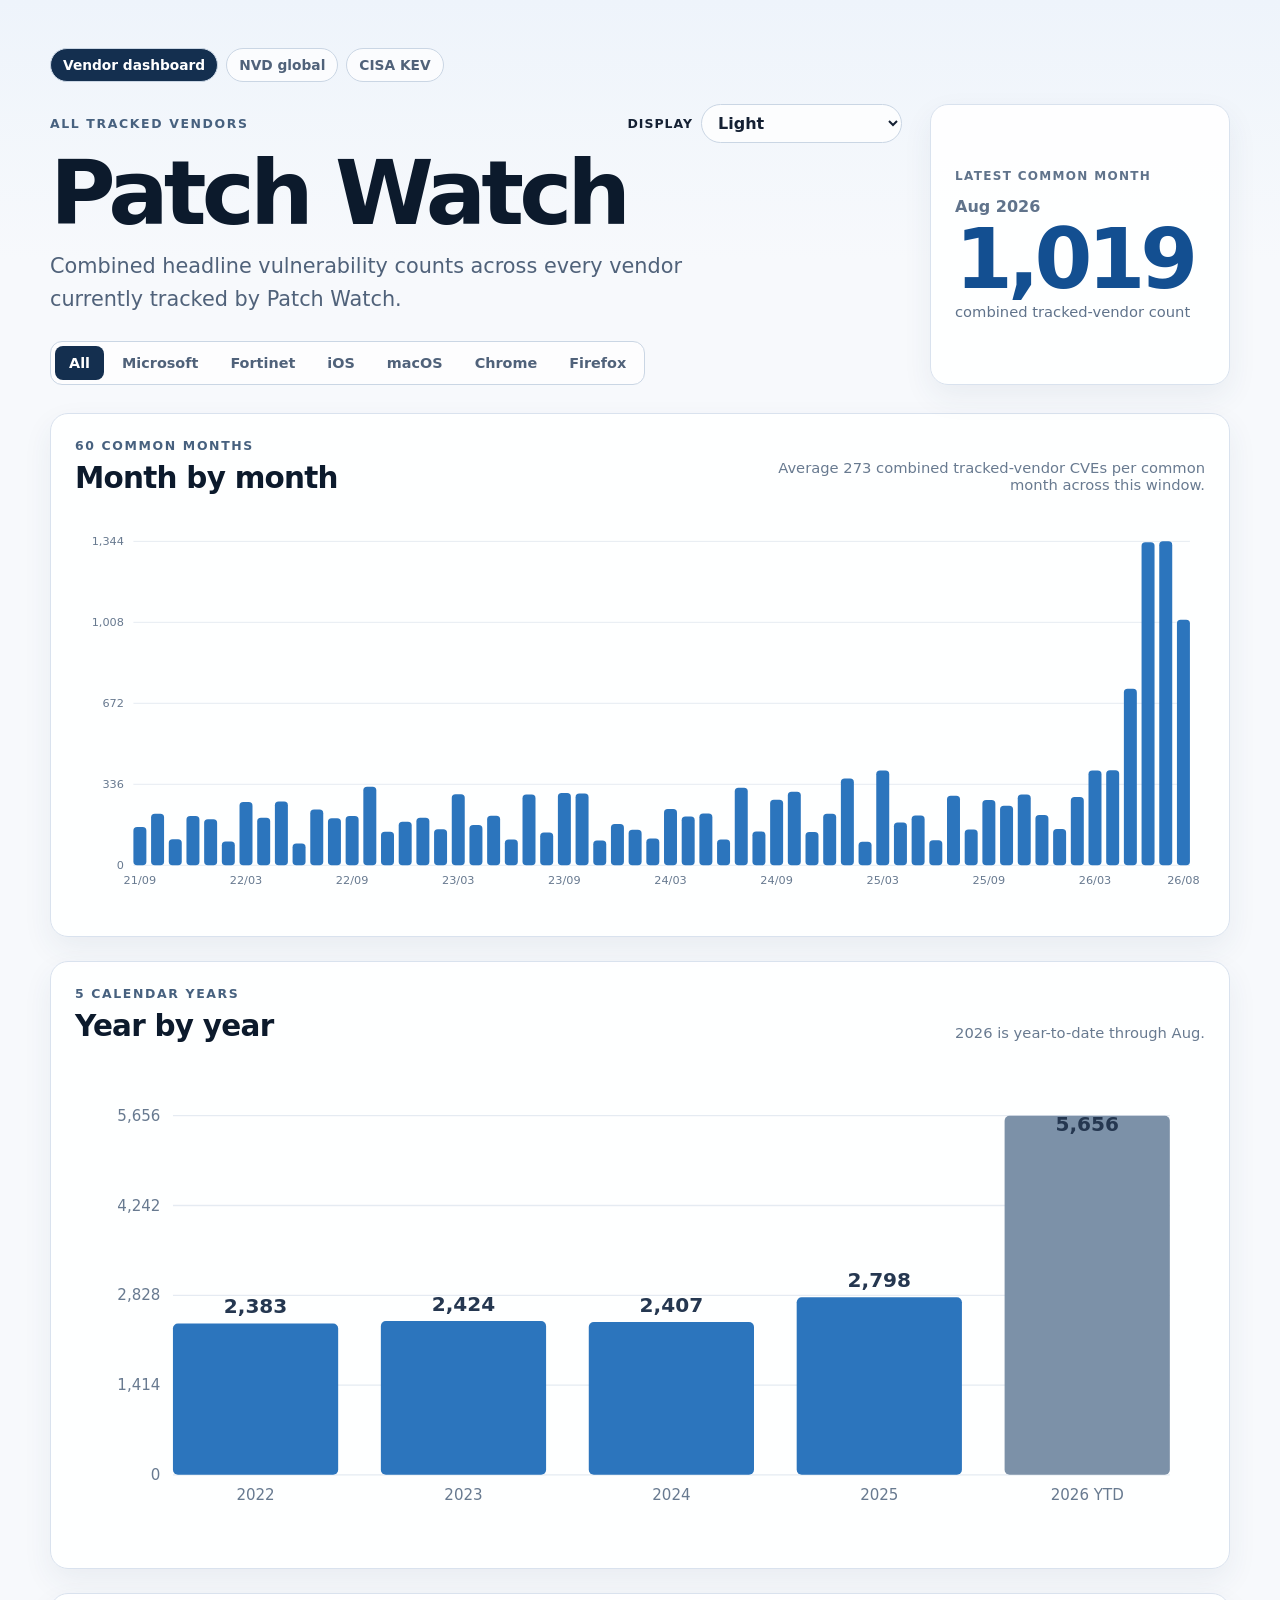
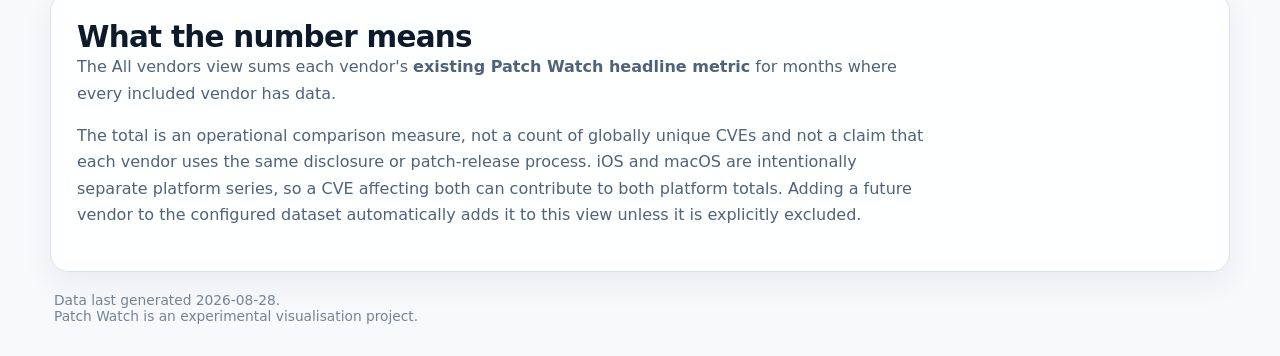
==== commit 19f87b24: "Publish Patch Watch from d3c0b14dc5abbc77d78021118bdf15f1dc7de275" ====
--- a/index.html
+++ b/index.html
@@ -16,6 +16,7 @@
     <nav class="site-nav" aria-label="Patch Watch sections">
       <a href="index.html" aria-current="page">Vendor dashboard</a>
       <a href="nvd.html">NVD global</a>
+      <a href="kev.html">CISA KEV</a>
     </nav>
 
     <div class="retro-only retro-marquee" aria-hidden="true">
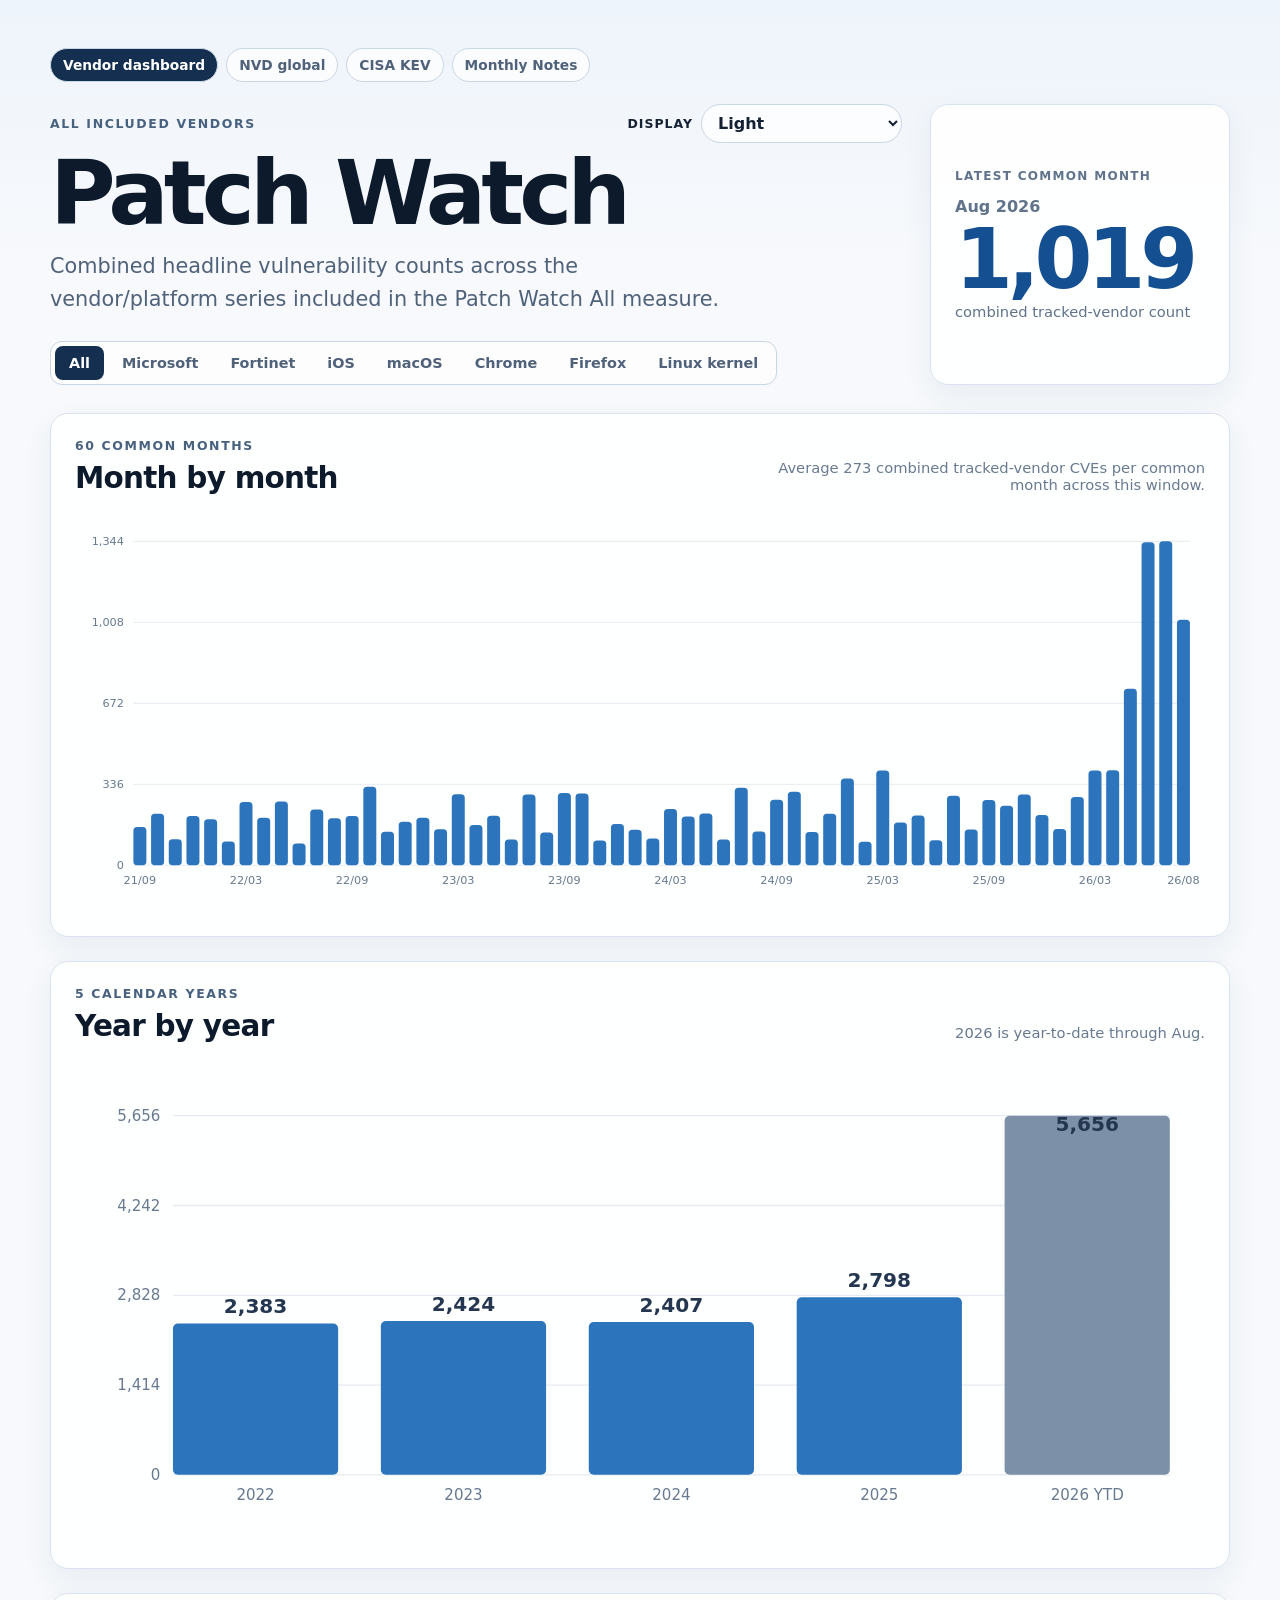
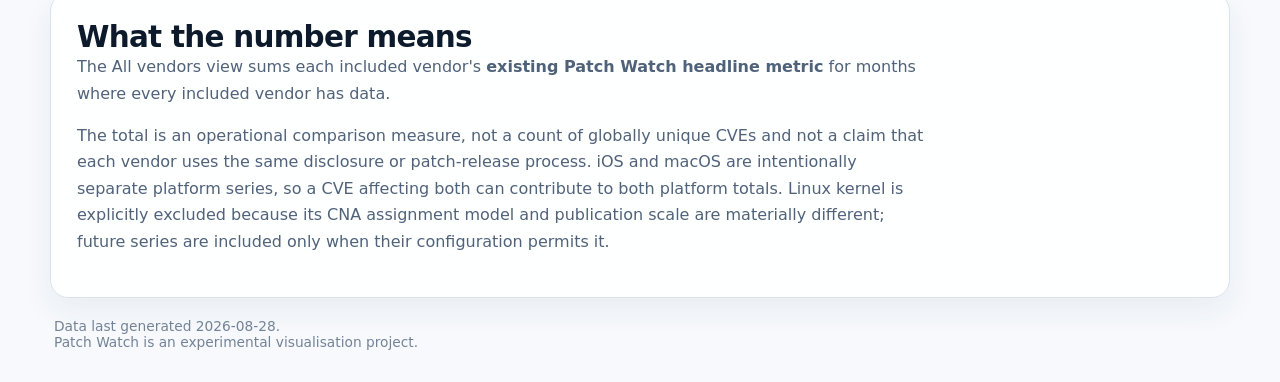
==== commit 1ada332a: "Publish Patch Watch from aaf71f39e94e94bd671aa3e0bb0bc2bed082e08e" ====
--- a/index.html
+++ b/index.html
@@ -8,7 +8,9 @@
   <meta http-equiv="Content-Security-Policy" content="default-src 'self'; script-src 'self'; style-src 'self'; img-src 'self' data:; connect-src 'self'; object-src 'none'; base-uri 'none'; form-action 'none'">
   <title>Patch Watch</title>
   <link rel="stylesheet" href="style.css">
+  <link rel="stylesheet" href="bar-selection.css">
   <script src="app.js" defer></script>
+  <script src="bar-selection.js" defer></script>
   <script src="chart-scroll.js" defer></script>
 </head>
 <body>
@@ -17,6 +19,7 @@
       <a href="index.html" aria-current="page">Vendor dashboard</a>
       <a href="nvd.html">NVD global</a>
       <a href="kev.html">CISA KEV</a>
+      <a href="notes.html">Monthly Notes</a>
     </nav>
 
     <div class="retro-only retro-marquee" aria-hidden="true">
@@ -109,4 +112,4 @@
     <p class="noscript">Patch Watch needs JavaScript enabled to render the charts.</p>
   </noscript>
 </body>
-</html>
+</html>
--- a/bar-selection.css
+++ b/bar-selection.css
@@ -0,0 +1,28 @@
+.chart-selection {
+  margin: -4px 0 12px;
+  padding: 10px 12px;
+  border-left: 4px solid var(--accent);
+  background: var(--selector-bg);
+  color: var(--text);
+  font-weight: 750;
+}
+
+.bar { cursor: pointer; }
+.bar.bar-selected {
+  fill: var(--accent-strong);
+  opacity: 1;
+  stroke: var(--heading);
+  stroke-width: 2;
+}
+
+.bar[role="button"]:focus-visible {
+  outline: none;
+  stroke: var(--heading);
+  stroke-width: 3;
+}
+
+:root[data-theme="patchwatch90"] .chart-selection {
+  border: 3px ridge #c0c0c0;
+  background: #000000;
+  color: #ffff00;
+}
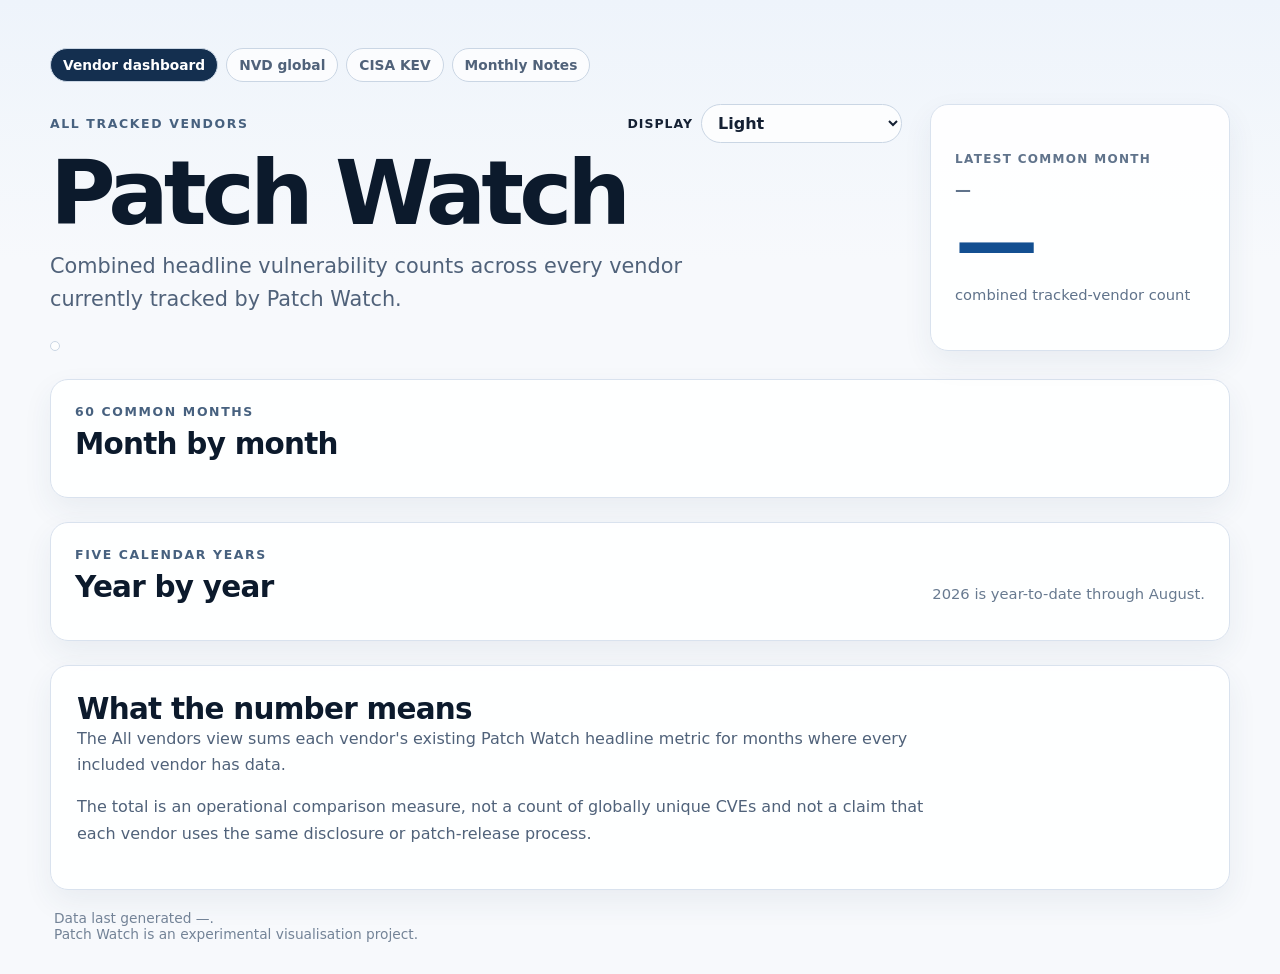
==== commit 9ea6ae98: "Publish Patch Watch from b359917a9db33dcfa0bc425aeb11bf51bdc30ce0" ====
--- a/index.html
+++ b/index.html
@@ -9,6 +9,7 @@
   <title>Patch Watch</title>
   <link rel="stylesheet" href="style.css">
   <link rel="stylesheet" href="bar-selection.css">
+  <script src="themes.js" defer></script>
   <script src="app.js" defer></script>
   <script src="bar-selection.js" defer></script>
   <script src="chart-scroll.js" defer></script>
--- a/style.css
+++ b/style.css
@@ -474,3 +474,115 @@
   .retro-webring { flex-direction: column; }
   .retro-footer-copy { align-items: flex-start; text-align: left; }
 }
+
+
+/* Christmas 8-bit — seasonal theme exposed by themes.js from 1 Nov to 31 Dec. */
+:root[data-theme="christmas8bit"] {
+  color-scheme: dark;
+  --page-top: #071b13;
+  --page-bottom: #0d281b;
+  --text: #fff7dc;
+  --heading: #ffffff;
+  --muted: #d9ead3;
+  --subtle: #b7d7b0;
+  --eyebrow: #ffd45a;
+  --card-bg: #123a27;
+  --card-border: #f3f0d7;
+  --card-shadow: rgba(0, 0, 0, 0.35);
+  --accent: #e63946;
+  --accent-strong: #ff5964;
+  --accent-number: #ffd45a;
+  --partial: #6fae8b;
+  --grid: #285d42;
+  --axis: #d9ead3;
+  --value: #fff7dc;
+  --footer: #cfe5c8;
+  --toggle-bg: #0a2418;
+  --toggle-border: #f3f0d7;
+  --selector-bg: #0a2418;
+  --selector-active: #e63946;
+  --selector-active-text: #ffffff;
+  --error-bg: #3b1519;
+  --error-text: #ffd9dc;
+  background: var(--page-bottom);
+}
+
+:root[data-theme="christmas8bit"] body {
+  background:
+    linear-gradient(90deg, rgba(255,255,255,.035) 1px, transparent 1px) 0 0 / 8px 8px,
+    linear-gradient(rgba(255,255,255,.035) 1px, transparent 1px) 0 0 / 8px 8px,
+    linear-gradient(180deg, var(--page-top), var(--page-bottom));
+  image-rendering: pixelated;
+}
+
+:root[data-theme="christmas8bit"] .hero,
+:root[data-theme="christmas8bit"] .card,
+:root[data-theme="christmas8bit"] .site-nav,
+:root[data-theme="christmas8bit"] select,
+:root[data-theme="christmas8bit"] button {
+  border-radius: 0;
+  box-shadow: 4px 4px 0 rgba(0, 0, 0, .35);
+}
+
+:root[data-theme="christmas8bit"] .card,
+:root[data-theme="christmas8bit"] .hero {
+  border-width: 2px;
+}
+
+:root[data-theme="christmas8bit"] .hero::before {
+  content: "✦  ❄  ★  PATCH WATCH CHRISTMAS  ★  ❄  ✦";
+  display: block;
+  margin-bottom: .8rem;
+  color: #ffd45a;
+  font-family: "Courier New", monospace;
+  font-weight: 800;
+  letter-spacing: .08em;
+  text-shadow: 2px 2px 0 #7d111a;
+}
+
+:root[data-theme="christmas8bit"] .hero::after {
+  content: "▲  ▲  ▲    ■■■    ▲  ▲  ▲";
+  display: block;
+  margin-top: 1rem;
+  color: #5fd17d;
+  font-family: "Courier New", monospace;
+  font-weight: 900;
+  letter-spacing: .22em;
+  text-shadow: 2px 2px 0 #123a27;
+}
+
+:root[data-theme="christmas8bit"] h1,
+:root[data-theme="christmas8bit"] h2,
+:root[data-theme="christmas8bit"] .eyebrow,
+:root[data-theme="christmas8bit"] .site-nav,
+:root[data-theme="christmas8bit"] select {
+  font-family: "Courier New", monospace;
+}
+
+:root[data-theme="christmas8bit"] .bar {
+  fill: #e63946;
+  shape-rendering: crispEdges;
+}
+
+:root[data-theme="christmas8bit"] .bar:nth-of-type(even) {
+  fill: #5fd17d;
+}
+
+:root[data-theme="christmas8bit"] .trend-line {
+  stroke-linecap: square;
+  stroke-linejoin: miter;
+}
+
+:root[data-theme="christmas8bit"] .grid-line {
+  shape-rendering: crispEdges;
+}
+
+@media (prefers-reduced-motion: no-preference) {
+  :root[data-theme="christmas8bit"] .hero::before {
+    animation: christmas-pixel-twinkle 2s steps(2, end) infinite;
+  }
+}
+
+@keyframes christmas-pixel-twinkle {
+  50% { opacity: .72; }
+}
